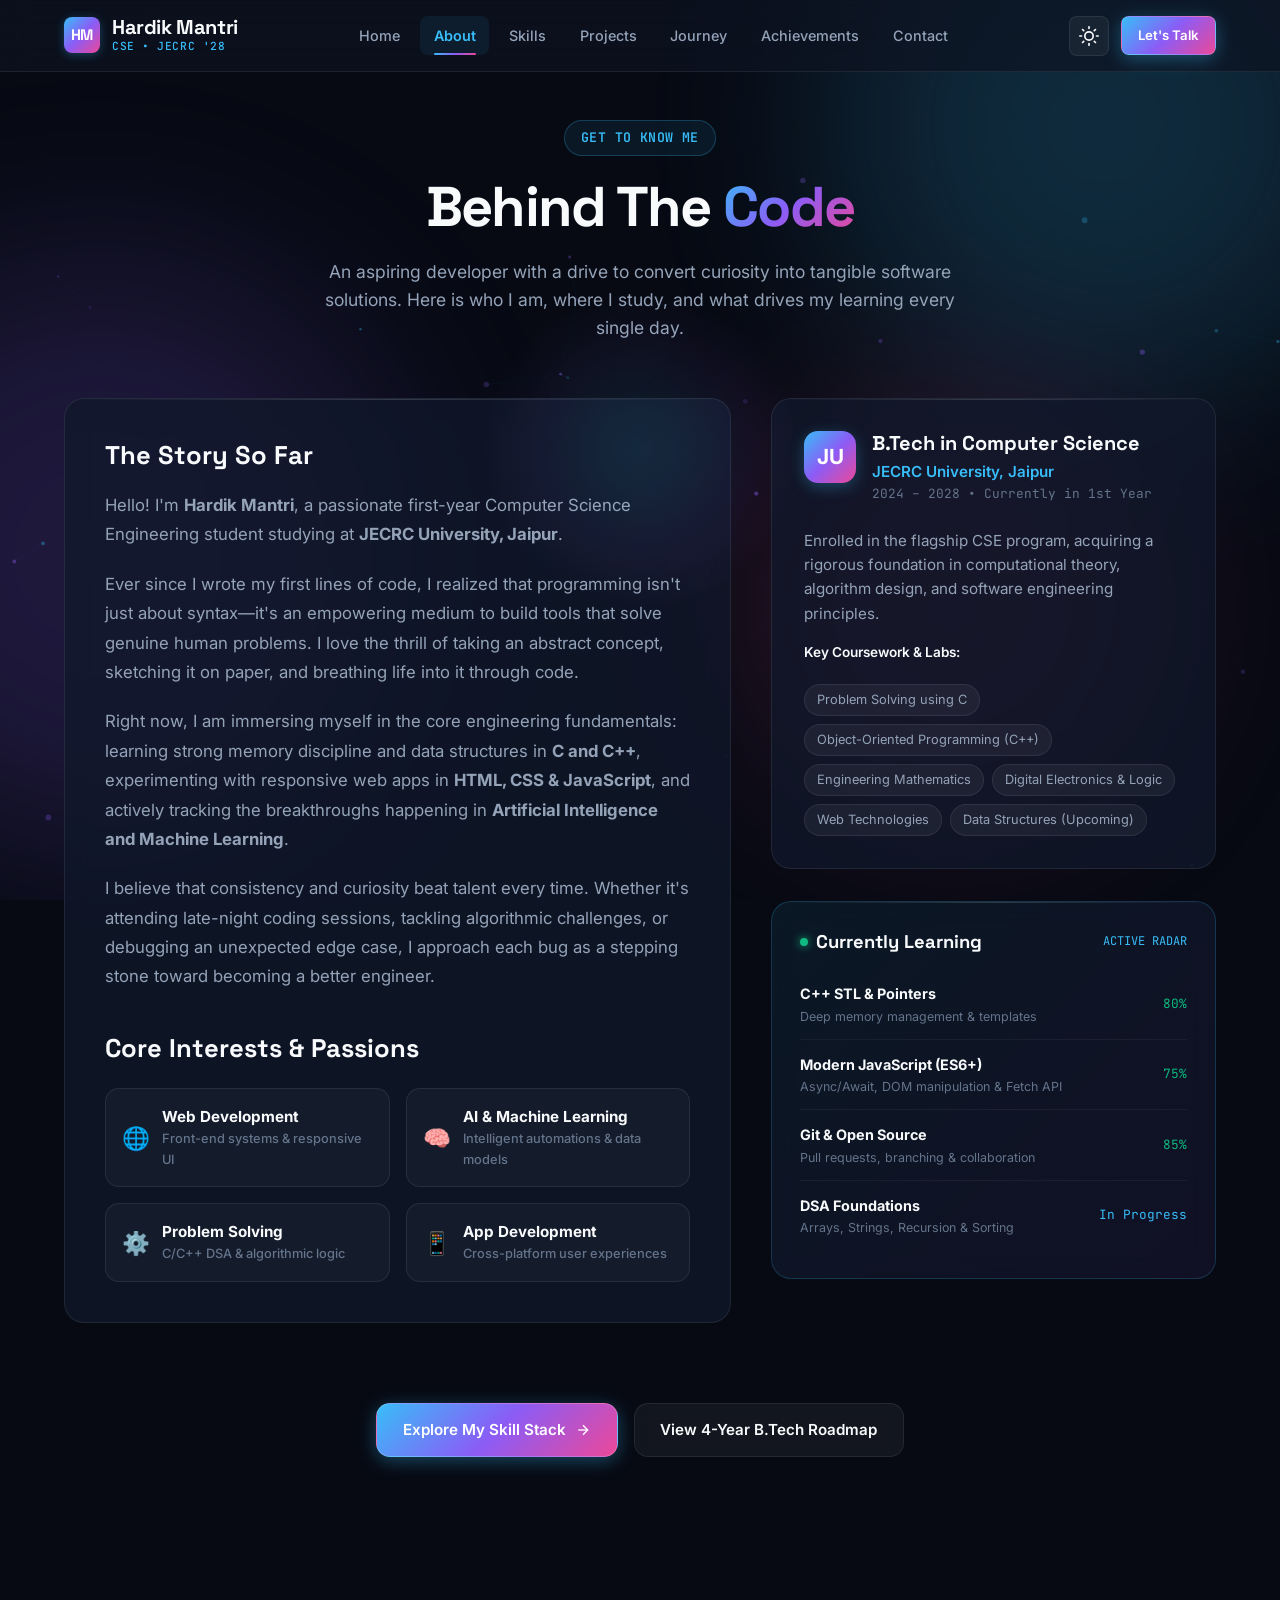
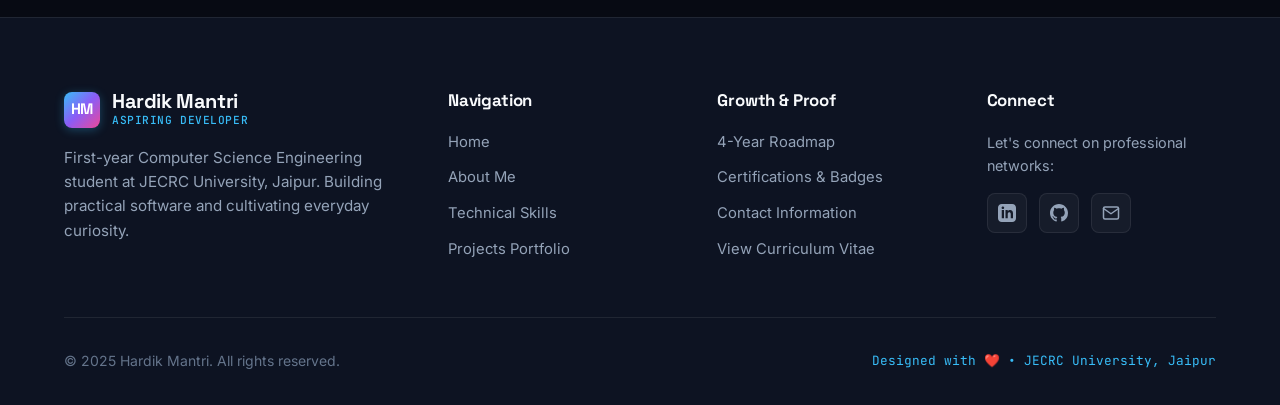
==== about.html @ d43c0977 "Initial commit" ====
<!DOCTYPE html>
<html lang="en" data-theme="dark">
<head>
  <meta charset="UTF-8">
  <meta name="viewport" content="width=device-width, initial-scale=1.0">
  <title>About Me | Hardik Mantri - B.Tech CSE Student</title>
  <meta name="title" content="About Me | Hardik Mantri - B.Tech CSE Student">
  <meta name="description" content="Discover Hardik Mantri's journey as a first-year Computer Science Engineering student at JECRC University, Jaipur. Background, education, and passions.">
  <meta name="author" content="Hardik Mantri">

  <!-- Open Graph -->
  <meta property="og:type" content="website">
  <meta property="og:url" content="https://hardikmantri.dev/about.html">
  <meta property="og:title" content="About Me | Hardik Mantri">
  <meta property="og:description" content="First-year CSE student at JECRC University, Jaipur. Curious learner and future tech builder.">

  <!-- Favicon -->
  <link rel="icon" type="image/svg+xml" href="assets/favicon.svg">

  <!-- Main Stylesheet -->
  <link rel="stylesheet" href="css/style.css">
</head>
<body>

  <!-- Scroll Progress Indicator -->
  <div class="scroll-progress-bar" aria-hidden="true"></div>
  <div class="cursor-glow" aria-hidden="true"></div>

  <!-- Ambient Blurred Glow Elements -->
  <div class="ambient-glow" aria-hidden="true">
    <div class="ambient-orb ambient-orb-1"></div>
    <div class="ambient-orb ambient-orb-2"></div>
    <div class="ambient-orb ambient-orb-3"></div>
  </div>

  <canvas id="bg-canvas" aria-hidden="true"></canvas>

  <!-- ========================================================================
       STICKY NAVBAR
       ======================================================================== -->
  <header class="navbar" id="navbar">
    <div class="container nav-container">
      <a href="index.html" class="nav-brand" aria-label="Hardik Mantri Home">
        <span class="brand-badge">HM</span>
        <div class="brand-text">
          <span class="brand-title">Hardik Mantri</span>
          <span class="brand-sub">CSE • JECRC '28</span>
        </div>
      </a>

      <nav class="nav-links" aria-label="Main Navigation">
        <a href="index.html" class="nav-link">Home</a>
        <a href="about.html" class="nav-link active">About</a>
        <a href="skills.html" class="nav-link">Skills</a>
        <a href="projects.html" class="nav-link">Projects</a>
        <a href="journey.html" class="nav-link">Journey</a>
        <a href="achievements.html" class="nav-link">Achievements</a>
        <a href="contact.html" class="nav-link">Contact</a>
      </nav>

      <div class="nav-actions">
        <button class="theme-toggle-btn" aria-label="Toggle light or dark theme" title="Toggle Theme"></button>
        <a href="contact.html" class="btn btn-primary btn-sm">
          <span>Let's Talk</span>
        </a>
        <button class="mobile-nav-toggle" aria-label="Toggle navigation menu">
          <span class="hamburger-line"></span>
          <span class="hamburger-line"></span>
          <span class="hamburger-line"></span>
        </button>
      </div>
    </div>
  </header>

  <!-- Mobile Menu Drawer -->
  <div class="mobile-nav-overlay" aria-hidden="true"></div>
  <div class="mobile-nav-menu" aria-label="Mobile Navigation">
    <a href="index.html" class="nav-link">Home</a>
    <a href="about.html" class="nav-link active">About</a>
    <a href="skills.html" class="nav-link">Skills</a>
    <a href="projects.html" class="nav-link">Projects</a>
    <a href="journey.html" class="nav-link">Journey</a>
    <a href="achievements.html" class="nav-link">Achievements</a>
    <a href="contact.html" class="nav-link">Contact</a>
    <div style="margin-top: 1rem; padding-top: 1rem; border-top: 1px solid var(--border-color);">
      <a href="assets/Hardik_Mantri_Resume.html" target="_blank" class="btn btn-outline" style="width: 100%;">
        📄 View Resume
      </a>
    </div>
  </div>

  <!-- ========================================================================
       PAGE HEADER
       ======================================================================== -->
  <main>
    <div class="page-header">
      <div class="container">
        <div class="page-badge reveal-on-scroll">Get To Know Me</div>
        <h1 class="page-title reveal-on-scroll reveal-delay-1">
          Behind The <span class="gradient-text">Code</span>
        </h1>
        <p class="page-description reveal-on-scroll reveal-delay-2">
          An aspiring developer with a drive to convert curiosity into tangible software solutions. Here is who I am, where I study, and what drives my learning every single day.
        </p>
      </div>
    </div>

    <!-- ========================================================================
         MAIN ABOUT GRID
         ======================================================================== -->
    <section class="section-padding" style="padding-top: 0;">
      <div class="container about-grid">
        <!-- Story Column -->
        <div class="glass-card about-story-card reveal-on-scroll">
          <h3>The Story So Far</h3>
          <p>
            Hello! I'm <strong>Hardik Mantri</strong>, a passionate first-year Computer Science Engineering student studying at <strong>JECRC University, Jaipur</strong>.
          </p>
          <p>
            Ever since I wrote my first lines of code, I realized that programming isn't just about syntax—it's an empowering medium to build tools that solve genuine human problems. I love the thrill of taking an abstract concept, sketching it on paper, and breathing life into it through code.
          </p>
          <p>
            Right now, I am immersing myself in the core engineering fundamentals: learning strong memory discipline and data structures in <strong>C and C++</strong>, experimenting with responsive web apps in <strong>HTML, CSS &amp; JavaScript</strong>, and actively tracking the breakthroughs happening in <strong>Artificial Intelligence and Machine Learning</strong>.
          </p>
          <p>
            I believe that consistency and curiosity beat talent every time. Whether it's attending late-night coding sessions, tackling algorithmic challenges, or debugging an unexpected edge case, I approach each bug as a stepping stone toward becoming a better engineer.
          </p>

          <h3 style="margin-top: 2.5rem; margin-bottom: 1.25rem;">Core Interests &amp; Passions</h3>
          <div class="interests-grid">
            <div class="interest-pill">
              <span class="interest-icon">🌐</span>
              <div>
                <strong>Web Development</strong>
                <div style="font-size: 0.8rem; color: var(--text-muted);">Front-end systems &amp; responsive UI</div>
              </div>
            </div>

            <div class="interest-pill">
              <span class="interest-icon">🧠</span>
              <div>
                <strong>AI &amp; Machine Learning</strong>
                <div style="font-size: 0.8rem; color: var(--text-muted);">Intelligent automations &amp; data models</div>
              </div>
            </div>

            <div class="interest-pill">
              <span class="interest-icon">⚙️</span>
              <div>
                <strong>Problem Solving</strong>
                <div style="font-size: 0.8rem; color: var(--text-muted);">C/C++ DSA &amp; algorithmic logic</div>
              </div>
            </div>

            <div class="interest-pill">
              <span class="interest-icon">📱</span>
              <div>
                <strong>App Development</strong>
                <div style="font-size: 0.8rem; color: var(--text-muted);">Cross-platform user experiences</div>
              </div>
            </div>
          </div>
        </div>

        <!-- Sidebar / Education Card & Live Radar -->
        <div class="about-sidebar">
          <!-- Education Card -->
          <div class="glass-card education-card reveal-on-scroll reveal-delay-1">
            <div class="education-header">
              <div class="education-logo-badge">JU</div>
              <div>
                <h3 class="education-title">B.Tech in Computer Science</h3>
                <div class="education-place">JECRC University, Jaipur</div>
                <div class="education-date">2024 – 2028 • Currently in 1st Year</div>
              </div>
            </div>

            <p style="color: var(--text-secondary); font-size: 0.95rem; margin-bottom: 0.75rem;">
              Enrolled in the flagship CSE program, acquiring a rigorous foundation in computational theory, algorithm design, and software engineering principles.
            </p>

            <div style="font-size: 0.85rem; font-weight: 600; color: var(--text-primary); margin-top: 1rem;">
              Key Coursework &amp; Labs:
            </div>
            <div class="coursework-tags">
              <span class="tag">Problem Solving using C</span>
              <span class="tag">Object-Oriented Programming (C++)</span>
              <span class="tag">Engineering Mathematics</span>
              <span class="tag">Digital Electronics &amp; Logic</span>
              <span class="tag">Web Technologies</span>
              <span class="tag">Data Structures (Upcoming)</span>
            </div>
          </div>

          <!-- Live Now Learning Radar Card -->
          <div class="glass-card now-learning-box reveal-on-scroll reveal-delay-2">
            <div style="display: flex; align-items: center; justify-content: space-between; margin-bottom: 1rem;">
              <h4 style="font-size: 1.15rem; display: flex; align-items: center; gap: 0.5rem;">
                <span class="status-dot"></span>
                <span>Currently Learning</span>
              </h4>
              <span style="font-family: var(--font-mono); font-size: 0.75rem; color: var(--accent-cyan);">ACTIVE RADAR</span>
            </div>

            <div class="learning-item">
              <div>
                <strong style="font-size: 0.9rem;">C++ STL &amp; Pointers</strong>
                <div style="font-size: 0.78rem; color: var(--text-muted);">Deep memory management &amp; templates</div>
              </div>
              <span style="font-family: var(--font-mono); font-size: 0.8rem; color: var(--accent-emerald);">80%</span>
            </div>

            <div class="learning-item">
              <div>
                <strong style="font-size: 0.9rem;">Modern JavaScript (ES6+)</strong>
                <div style="font-size: 0.78rem; color: var(--text-muted);">Async/Await, DOM manipulation &amp; Fetch API</div>
              </div>
              <span style="font-family: var(--font-mono); font-size: 0.8rem; color: var(--accent-emerald);">75%</span>
            </div>

            <div class="learning-item">
              <div>
                <strong style="font-size: 0.9rem;">Git &amp; Open Source</strong>
                <div style="font-size: 0.78rem; color: var(--text-muted);">Pull requests, branching &amp; collaboration</div>
              </div>
              <span style="font-family: var(--font-mono); font-size: 0.8rem; color: var(--accent-emerald);">85%</span>
            </div>

            <div class="learning-item">
              <div>
                <strong style="font-size: 0.9rem;">DSA Foundations</strong>
                <div style="font-size: 0.78rem; color: var(--text-muted);">Arrays, Strings, Recursion &amp; Sorting</div>
              </div>
              <span style="font-family: var(--font-mono); font-size: 0.8rem; color: var(--accent-cyan);">In Progress</span>
            </div>
          </div>
        </div>
      </div>
    </section>

    <!-- Quick Navigation Callout -->
    <section class="section-padding" style="padding-top: 0;">
      <div class="container" style="text-align: center;">
        <div style="display: flex; gap: 1rem; justify-content: center; flex-wrap: wrap;">
          <a href="skills.html" class="btn btn-primary">
            <span>Explore My Skill Stack</span>
            <svg viewBox="0 0 24 24" fill="none" stroke="currentColor" stroke-width="2" style="width:16px;height:16px;">
              <line x1="5" y1="12" x2="19" y2="12"></line>
              <polyline points="12 5 19 12 12 19"></polyline>
            </svg>
          </a>
          <a href="journey.html" class="btn btn-secondary">
            <span>View 4-Year B.Tech Roadmap</span>
          </a>
        </div>
      </div>
    </section>
  </main>

  <!-- ========================================================================
       SHARED FOOTER
       ======================================================================== -->
  <footer class="footer">
    <div class="container">
      <div class="footer-grid">
        <div>
          <a href="index.html" class="nav-brand" style="margin-bottom: 0.75rem;">
            <span class="brand-badge">HM</span>
            <div class="brand-text">
              <span class="brand-title">Hardik Mantri</span>
              <span class="brand-sub">Aspiring Developer</span>
            </div>
          </a>
          <p class="footer-brand-desc">
            First-year Computer Science Engineering student at JECRC University, Jaipur. Building practical software and cultivating everyday curiosity.
          </p>
        </div>

        <div>
          <h4 class="footer-heading">Navigation</h4>
          <div class="footer-links">
            <a href="index.html" class="footer-link">Home</a>
            <a href="about.html" class="footer-link">About Me</a>
            <a href="skills.html" class="footer-link">Technical Skills</a>
            <a href="projects.html" class="footer-link">Projects Portfolio</a>
          </div>
        </div>

        <div>
          <h4 class="footer-heading">Growth &amp; Proof</h4>
          <div class="footer-links">
            <a href="journey.html" class="footer-link">4-Year Roadmap</a>
            <a href="achievements.html" class="footer-link">Certifications &amp; Badges</a>
            <a href="contact.html" class="footer-link">Contact Information</a>
            <a href="assets/Hardik_Mantri_Resume.html" target="_blank" class="footer-link">View Curriculum Vitae</a>
          </div>
        </div>

        <div>
          <h4 class="footer-heading">Connect</h4>
          <p style="color: var(--text-secondary); font-size: 0.9rem; margin-bottom: 1rem;">
            Let's connect on professional networks:
          </p>
          <div class="social-icons-row">
            <a href="https://linkedin.com" target="_blank" rel="noopener noreferrer" class="social-icon-btn" aria-label="LinkedIn" title="LinkedIn">
              <svg viewBox="0 0 24 24" fill="currentColor">
                <path d="M19 0h-14c-2.761 0-5 2.239-5 5v14c0 2.761 2.239 5 5 5h14c2.762 0 5-2.239 5-5v-14c0-2.761-2.238-5-5-5zm-11 19h-3v-11h3v11zm-1.5-12.268c-.966 0-1.75-.79-1.75-1.764s.784-1.764 1.75-1.764 1.75.79 1.75 1.764-.783 1.764-1.75 1.764zm13.5 12.268h-3v-5.604c0-3.368-4-3.113-4 0v5.604h-3v-11h3v1.765c1.396-2.586 7-2.777 7 2.476v6.759z"/>
              </svg>
            </a>
            <a href="https://github.com" target="_blank" rel="noopener noreferrer" class="social-icon-btn" aria-label="GitHub" title="GitHub">
              <svg viewBox="0 0 24 24" fill="currentColor">
                <path d="M12 0C5.37 0 0 5.37 0 12c0 5.31 3.435 9.795 8.205 11.385.6.105.825-.255.825-.57 0-.285-.015-1.23-.015-2.235-3.015.555-3.795-.735-4.035-1.41-.135-.345-.72-1.41-1.23-1.695-.42-.225-1.02-.78-.015-.795.945-.015 1.62.87 1.845 1.23 1.08 1.815 2.805 1.305 3.495.99.105-.78.42-1.305.765-1.605-2.67-.3-5.46-1.335-5.46-5.925 0-1.305.465-2.385 1.23-3.225-.12-.3-.54-1.53.12-3.18 0 0 1.005-.315 3.3 1.23.96-.27 1.98-.405 3-.405s2.04.135 3 .405c2.295-1.56 3.3-1.23 3.3-1.23.66 1.65.24 2.88.12 3.18.765.84 1.23 1.905 1.23 3.225 0 4.605-2.805 5.625-5.475 5.925.435.375.81 1.095.81 2.22 0 1.605-.015 2.895-.015 3.3 0 .315.225.69.825.57A12.02 12.02 0 0024 12c0-6.63-5.37-12-12-12z"/>
              </svg>
            </a>
            <a href="mailto:hardikmantri.dev@gmail.com" class="social-icon-btn" aria-label="Email" title="Email">
              <svg viewBox="0 0 24 24" fill="none" stroke="currentColor" stroke-width="2" stroke-linecap="round" stroke-linejoin="round">
                <path d="M4 4h16c1.1 0 2 .9 2 2v12c0 1.1-.9 2-2 2H4c-1.1 0-2-.9-2-2V6c0-1.1.9-2 2-2z"></path>
                <polyline points="22,6 12,13 2,6"></polyline>
              </svg>
            </a>
          </div>
        </div>
      </div>

      <div class="footer-bottom">
        <div>© 2025 Hardik Mantri. All rights reserved.</div>
        <div style="font-family: var(--font-mono); font-size: 0.8rem; color: var(--accent-cyan);">
          Designed with ❤️ • JECRC University, Jaipur
        </div>
      </div>
    </div>
  </footer>

  <button class="back-to-top" aria-label="Scroll back to top" title="Back to top">
    <svg viewBox="0 0 24 24" fill="none" stroke="currentColor" stroke-width="2.5" stroke-linecap="round" stroke-linejoin="round" style="width:20px;height:20px;">
      <polyline points="18 15 12 9 6 15"></polyline>
    </svg>
  </button>

  <script src="js/main.js"></script>
</body>
</html>
---- css/style.css ----
/* ==========================================================================
   HARDIK MANTRI - PORTFOLIO DESIGN SYSTEM & STYLESHEET
   Modern, Dark-First, Glassmorphic Design System
   ========================================================================== */

/* --- Google Fonts Import --- */
@import url('https://fonts.googleapis.com/css2?family=Inter:wght@300;400;500;600;700&family=JetBrains+Mono:wght@400;500;700&family=Space+Grotesk:wght@400;500;600;700&display=swap');

/* --- Design Tokens & CSS Variables --- */
:root {
  /* Color Palette - Dark Theme (Default) */
  --bg-primary: #070a13;
  --bg-secondary: #0d1322;
  --bg-tertiary: #141d33;
  --bg-card: rgba(16, 24, 43, 0.75);
  --bg-card-hover: rgba(22, 34, 60, 0.85);
  --bg-glass: rgba(13, 19, 34, 0.7);
  
  --border-color: rgba(255, 255, 255, 0.08);
  --border-color-hover: rgba(56, 189, 248, 0.35);
  --border-glow: rgba(56, 189, 248, 0.2);

  --text-primary: #f8fafc;
  --text-secondary: #94a3b8;
  --text-muted: #64748b;
  --text-accent: #38bdf8;

  /* Accent Colors */
  --accent-cyan: #38bdf8;
  --accent-blue: #2563eb;
  --accent-purple: #8b5cf6;
  --accent-violet: #a855f7;
  --accent-pink: #ec4899;
  --accent-emerald: #10b981;
  --accent-amber: #f59e0b;

  /* Gradients */
  --gradient-primary: linear-gradient(135deg, #38bdf8 0%, #8b5cf6 50%, #ec4899 100%);
  --gradient-secondary: linear-gradient(135deg, #0284c7 0%, #6366f1 100%);
  --gradient-subtle: linear-gradient(180deg, rgba(56, 189, 248, 0.12) 0%, rgba(139, 92, 246, 0.03) 100%);
  --gradient-card: linear-gradient(145deg, rgba(255, 255, 255, 0.04) 0%, rgba(255, 255, 255, 0.01) 100%);

  /* Typography */
  --font-heading: 'Space Grotesk', -apple-system, BlinkMacSystemFont, sans-serif;
  --font-body: 'Inter', -apple-system, BlinkMacSystemFont, sans-serif;
  --font-mono: 'JetBrains Mono', monospace;

  /* Shadows */
  --shadow-sm: 0 2px 8px rgba(0, 0, 0, 0.2);
  --shadow-md: 0 8px 24px rgba(0, 0, 0, 0.35);
  --shadow-lg: 0 16px 40px rgba(0, 0, 0, 0.45);
  --shadow-glow: 0 0 25px rgba(56, 189, 248, 0.25);
  --shadow-glow-purple: 0 0 30px rgba(139, 92, 246, 0.25);

  /* Layout & Spacing */
  --nav-height: 72px;
  --container-max: 1200px;
  --radius-sm: 8px;
  --radius-md: 14px;
  --radius-lg: 20px;
  --radius-full: 9999px;

  /* Transitions */
  --transition-fast: 0.15s ease;
  --transition-normal: 0.3s cubic-bezier(0.16, 1, 0.3, 1);
  --transition-slow: 0.5s cubic-bezier(0.16, 1, 0.3, 1);
}

/* --- Light Theme Variables --- */
[data-theme="light"] {
  --bg-primary: #f8fafc;
  --bg-secondary: #f1f5f9;
  --bg-tertiary: #e2e8f0;
  --bg-card: rgba(255, 255, 255, 0.85);
  --bg-card-hover: rgba(255, 255, 255, 0.95);
  --bg-glass: rgba(248, 250, 252, 0.85);

  --border-color: rgba(0, 0, 0, 0.08);
  --border-color-hover: rgba(37, 99, 235, 0.4);
  --border-glow: rgba(37, 99, 235, 0.15);

  --text-primary: #0f172a;
  --text-secondary: #475569;
  --text-muted: #64748b;
  --text-accent: #2563eb;

  --shadow-sm: 0 2px 8px rgba(0, 0, 0, 0.04);
  --shadow-md: 0 10px 25px rgba(0, 0, 0, 0.08);
  --shadow-lg: 0 20px 40px rgba(0, 0, 0, 0.12);
  --shadow-glow: 0 0 25px rgba(37, 99, 235, 0.15);
  --shadow-glow-purple: 0 0 25px rgba(124, 58, 237, 0.15);
}

/* --- Base & Reset --- */
*, *::before, *::after {
  box-sizing: border-box;
  margin: 0;
  padding: 0;
}

html {
  scroll-behavior: smooth;
  font-size: 16px;
  color-scheme: dark;
}

[data-theme="light"] html {
  color-scheme: light;
}

body {
  font-family: var(--font-body);
  background-color: var(--bg-primary);
  color: var(--text-primary);
  line-height: 1.6;
  min-height: 100vh;
  overflow-x: hidden;
  transition: background-color var(--transition-normal), color var(--transition-normal);
  position: relative;
}

a {
  color: inherit;
  text-decoration: none;
  transition: color var(--transition-fast);
}

button {
  font-family: inherit;
  cursor: pointer;
  border: none;
  background: none;
}

img, svg {
  display: block;
  max-width: 100%;
}

ul {
  list-style: none;
}

/* --- Ambient Background Glow --- */
.ambient-glow {
  position: fixed;
  top: 0;
  left: 0;
  width: 100vw;
  height: 100vh;
  pointer-events: none;
  z-index: 0;
  overflow: hidden;
}

.ambient-orb {
  position: absolute;
  border-radius: 50%;
  filter: blur(100px);
  opacity: 0.18;
  animation: floatOrb 18s ease-in-out infinite alternate;
}

[data-theme="light"] .ambient-orb {
  opacity: 0.12;
  filter: blur(80px);
}

.ambient-orb-1 {
  width: 550px;
  height: 550px;
  background: var(--accent-cyan);
  top: -150px;
  right: -100px;
}

.ambient-orb-2 {
  width: 600px;
  height: 600px;
  background: var(--accent-purple);
  bottom: 5%;
  left: -200px;
  animation-duration: 22s;
  animation-delay: -5s;
}

.ambient-orb-3 {
  width: 400px;
  height: 400px;
  background: var(--accent-pink);
  top: 45%;
  right: 10%;
  animation-duration: 15s;
  animation-delay: -2s;
}

@keyframes floatOrb {
  0% { transform: translate(0, 0) scale(1); }
  50% { transform: translate(40px, 30px) scale(1.08); }
  100% { transform: translate(-30px, 50px) scale(0.95); }
}

/* --- Canvas Particle Layer (Hero / Ambient) --- */
#bg-canvas {
  position: fixed;
  top: 0;
  left: 0;
  width: 100%;
  height: 100%;
  pointer-events: none;
  z-index: 1;
  opacity: 0.6;
}

/* --- Custom Cursor Glow --- */
.cursor-glow {
  position: fixed;
  width: 320px;
  height: 320px;
  background: radial-gradient(circle, rgba(56, 189, 248, 0.12) 0%, rgba(139, 92, 246, 0.05) 50%, transparent 70%);
  border-radius: 50%;
  pointer-events: none;
  transform: translate(-50%, -50%);
  z-index: 9999;
  transition: opacity 0.3s ease, transform 0.1s ease-out;
  mix-blend-mode: screen;
}

@media (pointer: coarse), (max-width: 768px) {
  .cursor-glow {
    display: none !important;
  }
}

/* --- Scroll Progress Bar --- */
.scroll-progress-bar {
  position: fixed;
  top: 0;
  left: 0;
  height: 3px;
  width: 0%;
  background: var(--gradient-primary);
  z-index: 1001;
  transition: width 0.05s linear;
}

/* --- Container Utility --- */
.container {
  width: 100%;
  max-width: var(--container-max);
  margin-left: auto;
  margin-right: auto;
  padding-left: 1.5rem;
  padding-right: 1.5rem;
  position: relative;
  z-index: 2;
}

/* --- Sticky Glassmorphic Navbar --- */
.navbar {
  position: fixed;
  top: 0;
  left: 0;
  width: 100%;
  height: var(--nav-height);
  background: var(--bg-glass);
  backdrop-filter: blur(16px);
  -webkit-backdrop-filter: blur(16px);
  border-bottom: 1px solid var(--border-color);
  z-index: 1000;
  transition: all var(--transition-normal);
}

.navbar.scrolled {
  box-shadow: var(--shadow-md);
  border-bottom-color: rgba(56, 189, 248, 0.2);
}

.nav-container {
  display: flex;
  align-items: center;
  justify-content: space-between;
  height: 100%;
}

.nav-brand {
  display: flex;
  align-items: center;
  gap: 0.75rem;
  font-family: var(--font-heading);
  font-weight: 700;
  font-size: 1.25rem;
  letter-spacing: -0.02em;
  color: var(--text-primary);
}

.brand-badge {
  display: inline-flex;
  align-items: center;
  justify-content: center;
  width: 36px;
  height: 36px;
  background: var(--gradient-primary);
  border-radius: var(--radius-sm);
  color: #fff;
  font-weight: 800;
  font-size: 0.95rem;
  box-shadow: 0 2px 10px rgba(56, 189, 248, 0.3);
}

.brand-text {
  display: flex;
  flex-direction: column;
}

.brand-title {
  line-height: 1.1;
  font-weight: 700;
}

.brand-sub {
  font-size: 0.7rem;
  font-family: var(--font-mono);
  color: var(--accent-cyan);
  font-weight: 500;
  letter-spacing: 0.05em;
  text-transform: uppercase;
}

.nav-links {
  display: flex;
  align-items: center;
  gap: 0.4rem;
}

.nav-link {
  position: relative;
  padding: 0.5rem 0.85rem;
  font-size: 0.9rem;
  font-weight: 500;
  color: var(--text-secondary);
  border-radius: var(--radius-sm);
  transition: all var(--transition-fast);
}

.nav-link:hover {
  color: var(--text-primary);
  background: rgba(255, 255, 255, 0.05);
}

.nav-link.active {
  color: var(--accent-cyan);
  font-weight: 600;
  background: rgba(56, 189, 248, 0.08);
}

.nav-link.active::after {
  content: '';
  position: absolute;
  bottom: 0;
  left: 20%;
  right: 20%;
  height: 2px;
  background: var(--gradient-primary);
  border-radius: var(--radius-full);
}

.nav-actions {
  display: flex;
  align-items: center;
  gap: 0.75rem;
}

/* Theme Toggle Button */
.theme-toggle-btn {
  display: inline-flex;
  align-items: center;
  justify-content: center;
  width: 40px;
  height: 40px;
  border-radius: var(--radius-sm);
  background: rgba(255, 255, 255, 0.05);
  border: 1px solid var(--border-color);
  color: var(--text-primary);
  transition: all var(--transition-normal);
}

.theme-toggle-btn:hover {
  background: rgba(56, 189, 248, 0.12);
  border-color: var(--accent-cyan);
  color: var(--accent-cyan);
  transform: rotate(15deg);
}

.theme-toggle-btn svg {
  width: 20px;
  height: 20px;
  stroke: currentColor;
}

/* Mobile Nav Toggle */
.mobile-nav-toggle {
  display: none;
  flex-direction: column;
  justify-content: center;
  align-items: center;
  width: 42px;
  height: 42px;
  border-radius: var(--radius-sm);
  background: rgba(255, 255, 255, 0.05);
  border: 1px solid var(--border-color);
  gap: 5px;
  padding: 0;
  z-index: 1002;
}

.hamburger-line {
  width: 22px;
  height: 2px;
  background-color: var(--text-primary);
  border-radius: 2px;
  transition: all var(--transition-normal);
}

.mobile-nav-toggle.open .hamburger-line:nth-child(1) {
  transform: translateY(7px) rotate(45deg);
}

.mobile-nav-toggle.open .hamburger-line:nth-child(2) {
  opacity: 0;
}

.mobile-nav-toggle.open .hamburger-line:nth-child(3) {
  transform: translateY(-7px) rotate(-45deg);
}

/* Mobile Drawer Overlay */
.mobile-nav-overlay {
  display: none;
  position: fixed;
  inset: 0;
  background: rgba(0, 0, 0, 0.6);
  backdrop-filter: blur(8px);
  z-index: 998;
  opacity: 0;
  transition: opacity var(--transition-normal);
}

.mobile-nav-overlay.active {
  display: block;
  opacity: 1;
}

.mobile-nav-menu {
  display: none;
  position: fixed;
  top: var(--nav-height);
  right: -100%;
  width: min(320px, 85vw);
  height: calc(100vh - var(--nav-height));
  background: var(--bg-secondary);
  border-left: 1px solid var(--border-color);
  padding: 2rem 1.5rem;
  flex-direction: column;
  gap: 1rem;
  z-index: 999;
  transition: right var(--transition-normal);
  overflow-y: auto;
}

.mobile-nav-menu.active {
  right: 0;
}

.mobile-nav-menu .nav-link {
  font-size: 1.05rem;
  padding: 0.85rem 1rem;
  border-radius: var(--radius-md);
  border: 1px solid transparent;
}

.mobile-nav-menu .nav-link:hover,
.mobile-nav-menu .nav-link.active {
  background: rgba(56, 189, 248, 0.1);
  border-color: rgba(56, 189, 248, 0.2);
}

/* --- Typography & Global Components --- */
h1, h2, h3, h4, h5, h6 {
  font-family: var(--font-heading);
  color: var(--text-primary);
  line-height: 1.25;
  font-weight: 700;
}

.gradient-text {
  background: var(--gradient-primary);
  -webkit-background-clip: text;
  -webkit-text-fill-color: transparent;
  display: inline-block;
}

.section-padding {
  padding: 5rem 0;
}

.page-header {
  padding: 7.5rem 0 3.5rem;
  text-align: center;
  position: relative;
}

.page-badge {
  display: inline-flex;
  align-items: center;
  gap: 0.5rem;
  padding: 0.4rem 1rem;
  border-radius: var(--radius-full);
  background: rgba(56, 189, 248, 0.08);
  border: 1px solid rgba(56, 189, 248, 0.25);
  color: var(--accent-cyan);
  font-size: 0.825rem;
  font-weight: 600;
  font-family: var(--font-mono);
  margin-bottom: 1rem;
  letter-spacing: 0.03em;
  text-transform: uppercase;
}

.page-title {
  font-size: clamp(2.2rem, 5vw, 3.5rem);
  letter-spacing: -0.03em;
  margin-bottom: 1rem;
}

.page-description {
  max-width: 680px;
  margin: 0 auto;
  color: var(--text-secondary);
  font-size: 1.1rem;
}

/* --- Buttons --- */
.btn {
  display: inline-flex;
  align-items: center;
  justify-content: center;
  gap: 0.6rem;
  padding: 0.85rem 1.6rem;
  font-size: 0.95rem;
  font-weight: 600;
  border-radius: var(--radius-md);
  transition: all var(--transition-normal);
  text-decoration: none;
  cursor: pointer;
}

.btn svg {
  width: 18px;
  height: 18px;
  transition: transform var(--transition-fast);
}

.btn:hover svg {
  transform: translateX(3px);
}

.btn-primary {
  background: var(--gradient-primary);
  color: #ffffff;
  box-shadow: 0 4px 18px rgba(56, 189, 248, 0.35);
  border: 1px solid rgba(255, 255, 255, 0.2);
}

.btn-primary:hover {
  box-shadow: 0 6px 28px rgba(56, 189, 248, 0.55);
  transform: translateY(-2px);
}

.btn-secondary {
  background: rgba(255, 255, 255, 0.05);
  color: var(--text-primary);
  border: 1px solid var(--border-color);
  backdrop-filter: blur(8px);
}

.btn-secondary:hover {
  background: rgba(255, 255, 255, 0.1);
  border-color: var(--accent-cyan);
  color: var(--accent-cyan);
  transform: translateY(-2px);
  box-shadow: var(--shadow-sm);
}

.btn-outline {
  border: 1px solid rgba(56, 189, 248, 0.4);
  color: var(--accent-cyan);
  background: rgba(56, 189, 248, 0.05);
}

.btn-outline:hover {
  background: var(--accent-cyan);
  color: #070a13;
  transform: translateY(-2px);
  box-shadow: var(--shadow-glow);
}

.btn-sm {
  padding: 0.5rem 1rem;
  font-size: 0.825rem;
  border-radius: var(--radius-sm);
}

/* --- Glassmorphic Card Style --- */
.glass-card {
  background: var(--bg-card);
  backdrop-filter: blur(14px);
  -webkit-backdrop-filter: blur(14px);
  border: 1px solid var(--border-color);
  border-radius: var(--radius-lg);
  padding: 2rem;
  transition: all var(--transition-normal);
  position: relative;
  overflow: hidden;
}

.glass-card::before {
  content: '';
  position: absolute;
  top: 0;
  left: 0;
  right: 0;
  height: 1px;
  background: linear-gradient(90deg, transparent, rgba(255, 255, 255, 0.15), transparent);
}

.glass-card:hover {
  background: var(--bg-card-hover);
  border-color: var(--border-color-hover);
  transform: translateY(-4px);
  box-shadow: var(--shadow-md), var(--shadow-glow);
}

/* --- Scroll Reveal Animations --- */
.reveal-on-scroll {
  opacity: 0;
  transform: translateY(28px);
  transition: opacity 0.8s cubic-bezier(0.16, 1, 0.3, 1), transform 0.8s cubic-bezier(0.16, 1, 0.3, 1);
  will-change: opacity, transform;
}

.reveal-on-scroll.revealed {
  opacity: 1;
  transform: translateY(0);
}

.reveal-delay-1 { transition-delay: 0.1s; }
.reveal-delay-2 { transition-delay: 0.2s; }
.reveal-delay-3 { transition-delay: 0.3s; }
.reveal-delay-4 { transition-delay: 0.4s; }

/* ==========================================================================
   HOMEPAGE (HERO SECTION & HIGHLIGHTS)
   ========================================================================== */
.hero-section {
  min-height: 100vh;
  display: flex;
  align-items: center;
  position: relative;
  padding: calc(var(--nav-height) + 3rem) 0 4rem;
}

.hero-grid {
  display: grid;
  grid-template-columns: 1.2fr 0.8fr;
  align-items: center;
  gap: 3.5rem;
}

.status-pill {
  display: inline-flex;
  align-items: center;
  gap: 0.6rem;
  padding: 0.4rem 1.1rem;
  border-radius: var(--radius-full);
  background: rgba(16, 185, 129, 0.1);
  border: 1px solid rgba(16, 185, 129, 0.25);
  color: var(--accent-emerald);
  font-size: 0.85rem;
  font-weight: 600;
  margin-bottom: 1.5rem;
}

.status-dot {
  width: 8px;
  height: 8px;
  border-radius: 50%;
  background-color: var(--accent-emerald);
  box-shadow: 0 0 10px var(--accent-emerald);
  animation: pulseDot 2s infinite;
}

@keyframes pulseDot {
  0%, 100% { opacity: 1; transform: scale(1); }
  50% { opacity: 0.4; transform: scale(0.85); }
}

.hero-title {
  font-size: clamp(2.8rem, 6vw, 4.4rem);
  font-weight: 700;
  letter-spacing: -0.03em;
  line-height: 1.1;
  margin-bottom: 1.25rem;
}

.hero-typewriter {
  font-family: var(--font-heading);
  font-size: clamp(1.4rem, 3vw, 2.1rem);
  font-weight: 600;
  color: var(--text-secondary);
  margin-bottom: 1.25rem;
  display: flex;
  align-items: center;
  gap: 0.5rem;
  flex-wrap: wrap;
}

.typewriter-text {
  color: var(--accent-cyan);
  border-bottom: 2px solid var(--accent-purple);
  padding-bottom: 2px;
}

.typewriter-cursor {
  display: inline-block;
  width: 3px;
  height: 1.3em;
  background-color: var(--accent-cyan);
  margin-left: 2px;
  animation: blinkCursor 0.8s infinite;
}

@keyframes blinkCursor {
  0%, 100% { opacity: 1; }
  50% { opacity: 0; }
}

.hero-bio {
  font-size: 1.15rem;
  color: var(--text-secondary);
  line-height: 1.7;
  margin-bottom: 2rem;
  max-width: 580px;
}

.hero-actions {
  display: flex;
  align-items: center;
  gap: 1rem;
  flex-wrap: wrap;
  margin-bottom: 2.5rem;
}

/* Quick Stats Bar in Hero */
.hero-stats-row {
  display: grid;
  grid-template-columns: repeat(3, 1fr);
  gap: 1.25rem;
  padding-top: 1.5rem;
  border-top: 1px solid var(--border-color);
}

.stat-item {
  display: flex;
  flex-direction: column;
}

.stat-number {
  font-family: var(--font-heading);
  font-size: 1.6rem;
  font-weight: 700;
  color: var(--text-primary);
  letter-spacing: -0.02em;
}

.stat-label {
  font-size: 0.8rem;
  color: var(--text-muted);
  text-transform: uppercase;
  letter-spacing: 0.05em;
  font-weight: 600;
}

/* Hero Visual & Code Card Showcase */
.hero-visual-card {
  position: relative;
}

.code-mockup-window {
  background: var(--bg-secondary);
  border: 1px solid var(--border-color);
  border-radius: var(--radius-lg);
  overflow: hidden;
  box-shadow: var(--shadow-lg), var(--shadow-glow-purple);
  transition: all var(--transition-normal);
}

.code-mockup-window:hover {
  border-color: rgba(139, 92, 246, 0.4);
  transform: translateY(-4px);
}

.window-header {
  display: flex;
  align-items: center;
  justify-content: space-between;
  padding: 0.85rem 1.25rem;
  background: rgba(0, 0, 0, 0.25);
  border-bottom: 1px solid var(--border-color);
}

.window-dots {
  display: flex;
  gap: 7px;
}

.dot {
  width: 11px;
  height: 11px;
  border-radius: 50%;
}

.dot-red { background: #ef4444; }
.dot-yellow { background: #f59e0b; }
.dot-green { background: #10b981; }

.window-title {
  font-family: var(--font-mono);
  font-size: 0.8rem;
  color: var(--text-muted);
}

.code-mockup-body {
  padding: 1.5rem;
  font-family: var(--font-mono);
  font-size: 0.875rem;
  line-height: 1.7;
  overflow-x: auto;
}

.code-comment { color: #64748b; }
.code-keyword { color: #ec4899; }
.code-string { color: #38bdf8; }
.code-var { color: #f8fafc; }
.code-prop { color: #c084fc; }
.code-func { color: #34d399; }

/* Floating Tech Badges */
.floating-badge {
  position: absolute;
  padding: 0.6rem 1.1rem;
  border-radius: var(--radius-md);
  background: var(--bg-card);
  backdrop-filter: blur(12px);
  border: 1px solid var(--border-color);
  box-shadow: var(--shadow-md);
  display: flex;
  align-items: center;
  gap: 0.5rem;
  font-size: 0.825rem;
  font-weight: 600;
  animation: floatBadge 6s ease-in-out infinite alternate;
}

.badge-top {
  top: -20px;
  right: -15px;
  animation-delay: -1s;
}

.badge-bottom {
  bottom: -20px;
  left: -15px;
  animation-delay: -3.5s;
}

@keyframes floatBadge {
  0% { transform: translateY(0); }
  100% { transform: translateY(-12px); }
}

/* ==========================================================================
   ABOUT PAGE
   ========================================================================== */
.about-grid {
  display: grid;
  grid-template-columns: 1.2fr 0.8fr;
  gap: 2.5rem;
  align-items: start;
}

.about-story-card {
  padding: 2.5rem;
}

.about-story-card h3 {
  font-size: 1.6rem;
  margin-bottom: 1.25rem;
}

.about-story-card p {
  color: var(--text-secondary);
  font-size: 1.05rem;
  line-height: 1.75;
  margin-bottom: 1.25rem;
}

.interests-grid {
  display: grid;
  grid-template-columns: repeat(auto-fit, minmax(220px, 1fr));
  gap: 1rem;
  margin-top: 1.5rem;
}

.interest-pill {
  display: flex;
  align-items: center;
  gap: 0.75rem;
  padding: 1rem;
  background: rgba(255, 255, 255, 0.03);
  border: 1px solid var(--border-color);
  border-radius: var(--radius-md);
  font-size: 0.95rem;
  font-weight: 500;
  transition: all var(--transition-fast);
}

.interest-pill:hover {
  background: rgba(56, 189, 248, 0.08);
  border-color: var(--accent-cyan);
  transform: translateY(-2px);
}

.interest-icon {
  font-size: 1.4rem;
}

/* Timeline Education Block */
.education-card {
  padding: 2rem;
}

.education-header {
  display: flex;
  align-items: flex-start;
  gap: 1rem;
  margin-bottom: 1.5rem;
}

.education-logo-badge {
  width: 52px;
  height: 52px;
  border-radius: var(--radius-md);
  background: var(--gradient-primary);
  display: flex;
  align-items: center;
  justify-content: center;
  color: white;
  font-weight: 700;
  font-size: 1.3rem;
  box-shadow: 0 4px 15px rgba(56, 189, 248, 0.3);
  flex-shrink: 0;
}

.education-title {
  font-size: 1.25rem;
  margin-bottom: 0.25rem;
}

.education-place {
  color: var(--accent-cyan);
  font-size: 0.95rem;
  font-weight: 600;
}

.education-date {
  font-family: var(--font-mono);
  font-size: 0.8rem;
  color: var(--text-muted);
}

.coursework-tags {
  display: flex;
  flex-wrap: wrap;
  gap: 0.5rem;
  margin-top: 1.25rem;
}

.tag {
  display: inline-block;
  padding: 0.3rem 0.75rem;
  border-radius: var(--radius-full);
  background: rgba(255, 255, 255, 0.05);
  border: 1px solid var(--border-color);
  font-size: 0.8rem;
  color: var(--text-secondary);
}

/* Radar / Now Learning Widget */
.now-learning-box {
  margin-top: 2rem;
  padding: 1.75rem;
  background: linear-gradient(135deg, rgba(56, 189, 248, 0.08) 0%, rgba(139, 92, 246, 0.08) 100%);
  border: 1px solid rgba(56, 189, 248, 0.2);
  border-radius: var(--radius-lg);
}

.learning-item {
  display: flex;
  align-items: center;
  justify-content: space-between;
  padding: 0.75rem 0;
  border-bottom: 1px solid rgba(255, 255, 255, 0.05);
}

.learning-item:last-child {
  border-bottom: none;
}

/* ==========================================================================
   SKILLS PAGE
   ========================================================================== */
.skills-section-grid {
  display: grid;
  grid-template-columns: repeat(auto-fit, minmax(320px, 1fr));
  gap: 2rem;
}

.skill-group-card {
  padding: 2.25rem;
}

.group-header {
  display: flex;
  align-items: center;
  gap: 0.85rem;
  margin-bottom: 1.75rem;
  padding-bottom: 1rem;
  border-bottom: 1px solid var(--border-color);
}

.group-icon {
  width: 44px;
  height: 44px;
  border-radius: var(--radius-md);
  background: rgba(56, 189, 248, 0.12);
  display: flex;
  align-items: center;
  justify-content: center;
  color: var(--accent-cyan);
}

.group-icon svg {
  width: 22px;
  height: 22px;
}

.group-title {
  font-size: 1.35rem;
}

.skill-list {
  display: flex;
  flex-direction: column;
  gap: 1.25rem;
}

.skill-item-info {
  display: flex;
  justify-content: space-between;
  margin-bottom: 0.4rem;
  font-size: 0.925rem;
  font-weight: 500;
}

.skill-progress-track {
  width: 100%;
  height: 8px;
  background: rgba(255, 255, 255, 0.08);
  border-radius: var(--radius-full);
  overflow: hidden;
  position: relative;
}

.skill-progress-fill {
  height: 100%;
  border-radius: var(--radius-full);
  background: var(--gradient-primary);
  position: relative;
  transition: width 1.2s cubic-bezier(0.16, 1, 0.3, 1);
}

.skill-badge-grid {
  display: flex;
  flex-wrap: wrap;
  gap: 0.75rem;
}

.skill-pill {
  display: inline-flex;
  align-items: center;
  gap: 0.5rem;
  padding: 0.55rem 1rem;
  background: rgba(255, 255, 255, 0.04);
  border: 1px solid var(--border-color);
  border-radius: var(--radius-md);
  font-size: 0.875rem;
  font-weight: 500;
  transition: all var(--transition-fast);
}

.skill-pill:hover {
  background: rgba(56, 189, 248, 0.1);
  border-color: var(--accent-cyan);
  color: var(--accent-cyan);
  transform: translateY(-2px);
}

/* ==========================================================================
   PROJECTS PAGE
   ========================================================================== */
.projects-filter-bar {
  display: flex;
  align-items: center;
  justify-content: center;
  gap: 0.75rem;
  margin-bottom: 3rem;
  flex-wrap: wrap;
}

.filter-btn {
  padding: 0.6rem 1.4rem;
  border-radius: var(--radius-full);
  background: rgba(255, 255, 255, 0.04);
  border: 1px solid var(--border-color);
  color: var(--text-secondary);
  font-size: 0.9rem;
  font-weight: 600;
  transition: all var(--transition-fast);
  cursor: pointer;
}

.filter-btn:hover {
  color: var(--text-primary);
  background: rgba(255, 255, 255, 0.08);
}

.filter-btn.active {
  background: var(--gradient-primary);
  color: #fff;
  border-color: transparent;
  box-shadow: 0 4px 15px rgba(56, 189, 248, 0.35);
}

.projects-grid {
  display: grid;
  grid-template-columns: repeat(auto-fill, minmax(360px, 1fr));
  gap: 2.25rem;
}

.project-card {
  display: flex;
  flex-direction: column;
  padding: 0;
  overflow: hidden;
}

.project-image-box {
  width: 100%;
  height: 220px;
  position: relative;
  background: var(--bg-tertiary);
  overflow: hidden;
}

.project-preview-svg {
  width: 100%;
  height: 100%;
  object-fit: cover;
  transition: transform 0.5s ease;
}

.project-card:hover .project-preview-svg {
  transform: scale(1.05);
}

.project-badge-overlay {
  position: absolute;
  top: 1rem;
  right: 1rem;
  background: rgba(7, 10, 19, 0.85);
  backdrop-filter: blur(8px);
  padding: 0.3rem 0.8rem;
  border-radius: var(--radius-full);
  font-size: 0.75rem;
  font-family: var(--font-mono);
  font-weight: 600;
  color: var(--accent-cyan);
  border: 1px solid rgba(56, 189, 248, 0.25);
}

.project-content {
  padding: 1.75rem;
  display: flex;
  flex-direction: column;
  flex-grow: 1;
}

.project-title {
  font-size: 1.35rem;
  margin-bottom: 0.6rem;
  display: flex;
  align-items: center;
  justify-content: space-between;
}

.project-desc {
  color: var(--text-secondary);
  font-size: 0.95rem;
  line-height: 1.6;
  margin-bottom: 1.25rem;
  flex-grow: 1;
}

.project-tags {
  display: flex;
  flex-wrap: wrap;
  gap: 0.45rem;
  margin-bottom: 1.5rem;
}

.project-tag {
  font-size: 0.75rem;
  padding: 0.25rem 0.65rem;
  border-radius: var(--radius-sm);
  background: rgba(56, 189, 248, 0.08);
  color: var(--accent-cyan);
  font-family: var(--font-mono);
}

.project-actions {
  display: flex;
  align-items: center;
  gap: 0.75rem;
  padding-top: 1rem;
  border-top: 1px solid var(--border-color);
}

/* ==========================================================================
   JOURNEY & ROADMAP PAGE
   ========================================================================== */
.roadmap-container {
  max-width: 860px;
  margin: 0 auto;
  position: relative;
  padding: 2rem 0;
}

/* Vertical Central Timeline Track */
.roadmap-track {
  position: absolute;
  top: 0;
  bottom: 0;
  left: 32px;
  width: 3px;
  background: linear-gradient(180deg, var(--accent-cyan) 0%, var(--accent-purple) 60%, rgba(255,255,255,0.1) 100%);
  border-radius: 2px;
}

@media (min-width: 768px) {
  .roadmap-track {
    left: 50%;
    transform: translateX(-50%);
  }
}

.timeline-milestone {
  position: relative;
  margin-bottom: 3.5rem;
  display: flex;
  flex-direction: column;
}

@media (min-width: 768px) {
  .timeline-milestone {
    flex-direction: row;
    align-items: center;
  }

  .timeline-milestone:nth-child(even) {
    flex-direction: row-reverse;
  }
}

.milestone-node {
  position: absolute;
  left: 32px;
  transform: translateX(-50%);
  width: 48px;
  height: 48px;
  border-radius: 50%;
  background: var(--bg-secondary);
  border: 3px solid var(--accent-cyan);
  display: flex;
  align-items: center;
  justify-content: center;
  color: var(--accent-cyan);
  font-weight: 700;
  font-size: 1rem;
  z-index: 3;
  box-shadow: 0 0 20px rgba(56, 189, 248, 0.4);
}

.timeline-milestone.active .milestone-node {
  border-color: var(--accent-emerald);
  color: var(--accent-emerald);
  box-shadow: 0 0 25px rgba(16, 185, 129, 0.5);
  animation: pulseDot 2s infinite;
}

@media (min-width: 768px) {
  .milestone-node {
    left: 50%;
  }
}

.milestone-card {
  margin-left: 70px;
  width: calc(100% - 70px);
}

@media (min-width: 768px) {
  .milestone-card {
    margin-left: 0;
    width: calc(50% - 45px);
  }

  .timeline-milestone:nth-child(odd) .milestone-card {
    margin-right: auto;
  }

  .timeline-milestone:nth-child(even) .milestone-card {
    margin-left: auto;
  }
}

.milestone-status {
  display: inline-flex;
  align-items: center;
  gap: 0.4rem;
  font-size: 0.78rem;
  font-weight: 700;
  text-transform: uppercase;
  font-family: var(--font-mono);
  margin-bottom: 0.75rem;
  padding: 0.25rem 0.75rem;
  border-radius: var(--radius-full);
}

.status-active-badge {
  background: rgba(16, 185, 129, 0.15);
  color: var(--accent-emerald);
  border: 1px solid rgba(16, 185, 129, 0.3);
}

.status-next-badge {
  background: rgba(56, 189, 248, 0.15);
  color: var(--accent-cyan);
  border: 1px solid rgba(56, 189, 248, 0.3);
}

.status-future-badge {
  background: rgba(139, 92, 246, 0.15);
  color: var(--accent-purple);
  border: 1px solid rgba(139, 92, 246, 0.3);
}

.milestone-year {
  font-size: 1.45rem;
  margin-bottom: 0.35rem;
}

.milestone-focus {
  color: var(--accent-cyan);
  font-weight: 600;
  font-size: 1rem;
  margin-bottom: 0.75rem;
}

.milestone-checklist {
  margin-top: 1rem;
  display: flex;
  flex-direction: column;
  gap: 0.5rem;
}

.checklist-item {
  display: flex;
  align-items: flex-start;
  gap: 0.6rem;
  font-size: 0.9rem;
  color: var(--text-secondary);
}

.checklist-item svg {
  width: 16px;
  height: 16px;
  color: var(--accent-cyan);
  flex-shrink: 0;
  margin-top: 3px;
}

/* ==========================================================================
   ACHIEVEMENTS & CERTIFICATES PAGE
   ========================================================================== */
.achievements-grid {
  display: grid;
  grid-template-columns: repeat(auto-fill, minmax(340px, 1fr));
  gap: 2rem;
}

.achievement-card {
  display: flex;
  flex-direction: column;
  padding: 2rem;
}

.achievement-icon-box {
  width: 54px;
  height: 54px;
  border-radius: var(--radius-md);
  background: linear-gradient(135deg, rgba(56, 189, 248, 0.15) 0%, rgba(139, 92, 246, 0.15) 100%);
  border: 1px solid rgba(56, 189, 248, 0.3);
  display: flex;
  align-items: center;
  justify-content: center;
  color: var(--accent-cyan);
  margin-bottom: 1.25rem;
}

.achievement-icon-box svg {
  width: 26px;
  height: 26px;
}

.achievement-title {
  font-size: 1.25rem;
  margin-bottom: 0.4rem;
}

.achievement-issuer {
  color: var(--accent-cyan);
  font-size: 0.9rem;
  font-weight: 600;
  margin-bottom: 0.75rem;
}

.achievement-desc {
  color: var(--text-secondary);
  font-size: 0.925rem;
  line-height: 1.6;
  margin-bottom: 1.5rem;
  flex-grow: 1;
}

.achievement-meta {
  display: flex;
  align-items: center;
  justify-content: space-between;
  padding-top: 1rem;
  border-top: 1px solid var(--border-color);
  font-size: 0.825rem;
  font-family: var(--font-mono);
  color: var(--text-muted);
}

/* ==========================================================================
   CONTACT PAGE
   ========================================================================== */
.contact-layout {
  display: grid;
  grid-template-columns: 0.9fr 1.1fr;
  gap: 3rem;
  align-items: start;
}

.contact-info-panel {
  display: flex;
  flex-direction: column;
  gap: 1.5rem;
}

.contact-card {
  display: flex;
  align-items: center;
  gap: 1.25rem;
  padding: 1.25rem 1.5rem;
  background: var(--bg-card);
  border: 1px solid var(--border-color);
  border-radius: var(--radius-md);
  transition: all var(--transition-normal);
}

.contact-card:hover {
  border-color: var(--accent-cyan);
  background: var(--bg-card-hover);
  transform: translateX(6px);
}

.contact-card-icon {
  width: 48px;
  height: 48px;
  border-radius: var(--radius-sm);
  background: rgba(56, 189, 248, 0.1);
  display: flex;
  align-items: center;
  justify-content: center;
  color: var(--accent-cyan);
  flex-shrink: 0;
}

.contact-card-icon svg {
  width: 22px;
  height: 22px;
}

.contact-card-label {
  font-size: 0.8rem;
  color: var(--text-muted);
  text-transform: uppercase;
  font-family: var(--font-mono);
  letter-spacing: 0.05em;
}

.contact-card-val {
  font-weight: 600;
  font-size: 1rem;
  color: var(--text-primary);
}

/* Contact Form */
.contact-form-card {
  padding: 2.75rem;
}

.form-group {
  margin-bottom: 1.5rem;
}

.form-label {
  display: block;
  font-size: 0.875rem;
  font-weight: 600;
  margin-bottom: 0.5rem;
  color: var(--text-primary);
}

.form-control {
  width: 100%;
  padding: 0.95rem 1.25rem;
  background: rgba(255, 255, 255, 0.03);
  border: 1px solid var(--border-color);
  border-radius: var(--radius-md);
  color: var(--text-primary);
  font-family: inherit;
  font-size: 0.95rem;
  transition: all var(--transition-fast);
}

.form-control:focus {
  outline: none;
  border-color: var(--accent-cyan);
  background: rgba(56, 189, 248, 0.03);
  box-shadow: 0 0 0 3px rgba(56, 189, 248, 0.15);
}

textarea.form-control {
  min-height: 140px;
  resize: vertical;
}

/* Toast Notification */
.toast-notice {
  position: fixed;
  bottom: 2rem;
  right: 2rem;
  background: var(--bg-secondary);
  border: 1px solid var(--accent-emerald);
  padding: 1rem 1.5rem;
  border-radius: var(--radius-md);
  box-shadow: var(--shadow-lg);
  color: var(--text-primary);
  display: flex;
  align-items: center;
  gap: 0.75rem;
  z-index: 9999;
  transform: translateY(100px);
  opacity: 0;
  transition: all var(--transition-normal);
}

.toast-notice.show {
  transform: translateY(0);
  opacity: 1;
}

/* ==========================================================================
   SHARED FOOTER & BACK TO TOP
   ========================================================================== */
.footer {
  background: var(--bg-secondary);
  border-top: 1px solid var(--border-color);
  padding: 4.5rem 0 2rem;
  position: relative;
  z-index: 2;
  margin-top: 5rem;
}

.footer-grid {
  display: grid;
  grid-template-columns: 1.5fr 1fr 1fr 1fr;
  gap: 2.5rem;
  margin-bottom: 3.5rem;
}

.footer-brand-desc {
  color: var(--text-secondary);
  font-size: 0.95rem;
  margin-top: 1rem;
  line-height: 1.6;
  max-width: 320px;
}

.footer-heading {
  font-size: 1.05rem;
  font-weight: 700;
  margin-bottom: 1.25rem;
  letter-spacing: -0.01em;
}

.footer-links {
  display: flex;
  flex-direction: column;
  gap: 0.75rem;
}

.footer-link {
  color: var(--text-secondary);
  font-size: 0.925rem;
  transition: color var(--transition-fast);
}

.footer-link:hover {
  color: var(--accent-cyan);
  padding-left: 4px;
}

.social-icons-row {
  display: flex;
  align-items: center;
  gap: 0.75rem;
}

.social-icon-btn {
  width: 40px;
  height: 40px;
  border-radius: var(--radius-sm);
  background: rgba(255, 255, 255, 0.04);
  border: 1px solid var(--border-color);
  display: flex;
  align-items: center;
  justify-content: center;
  color: var(--text-secondary);
  transition: all var(--transition-fast);
}

.social-icon-btn:hover {
  color: var(--accent-cyan);
  border-color: var(--accent-cyan);
  background: rgba(56, 189, 248, 0.1);
  transform: translateY(-3px);
}

.social-icon-btn svg {
  width: 18px;
  height: 18px;
}

.footer-bottom {
  display: flex;
  align-items: center;
  justify-content: space-between;
  padding-top: 2rem;
  border-top: 1px solid var(--border-color);
  font-size: 0.875rem;
  color: var(--text-muted);
  flex-wrap: wrap;
  gap: 1rem;
}

/* Back to Top Floating Button */
.back-to-top {
  position: fixed;
  bottom: 2rem;
  right: 2rem;
  width: 48px;
  height: 48px;
  border-radius: 50%;
  background: var(--bg-secondary);
  border: 1px solid var(--border-color);
  color: var(--text-primary);
  display: flex;
  align-items: center;
  justify-content: center;
  box-shadow: var(--shadow-md);
  z-index: 990;
  opacity: 0;
  visibility: hidden;
  transform: translateY(20px);
  transition: all var(--transition-normal);
  cursor: pointer;
}

.back-to-top.visible {
  opacity: 1;
  visibility: visible;
  transform: translateY(0);
}

.back-to-top:hover {
  background: var(--gradient-primary);
  color: #fff;
  border-color: transparent;
  box-shadow: 0 0 20px rgba(56, 189, 248, 0.5);
  transform: translateY(-4px);
}

/* ==========================================================================
   RESPONSIVE MEDIA QUERIES
   ========================================================================== */
@media (max-width: 1024px) {
  .hero-grid,
  .about-grid,
  .contact-layout {
    grid-template-columns: 1fr;
    gap: 3rem;
  }

  .footer-grid {
    grid-template-columns: 1fr 1fr;
  }
}

@media (max-width: 768px) {
  .nav-links, .nav-actions .btn-sm {
    display: none;
  }

  .mobile-nav-toggle {
    display: flex;
  }

  .section-padding {
    padding: 3.5rem 0;
  }

  .page-header {
    padding: 6rem 0 2.5rem;
  }

  .hero-stats-row {
    grid-template-columns: 1fr;
    gap: 1rem;
  }

  .projects-grid,
  .skills-section-grid,
  .achievements-grid {
    grid-template-columns: 1fr;
  }

  .footer-grid {
    grid-template-columns: 1fr;
    gap: 2rem;
  }

  .footer-bottom {
    flex-direction: column;
    text-align: center;
  }
}
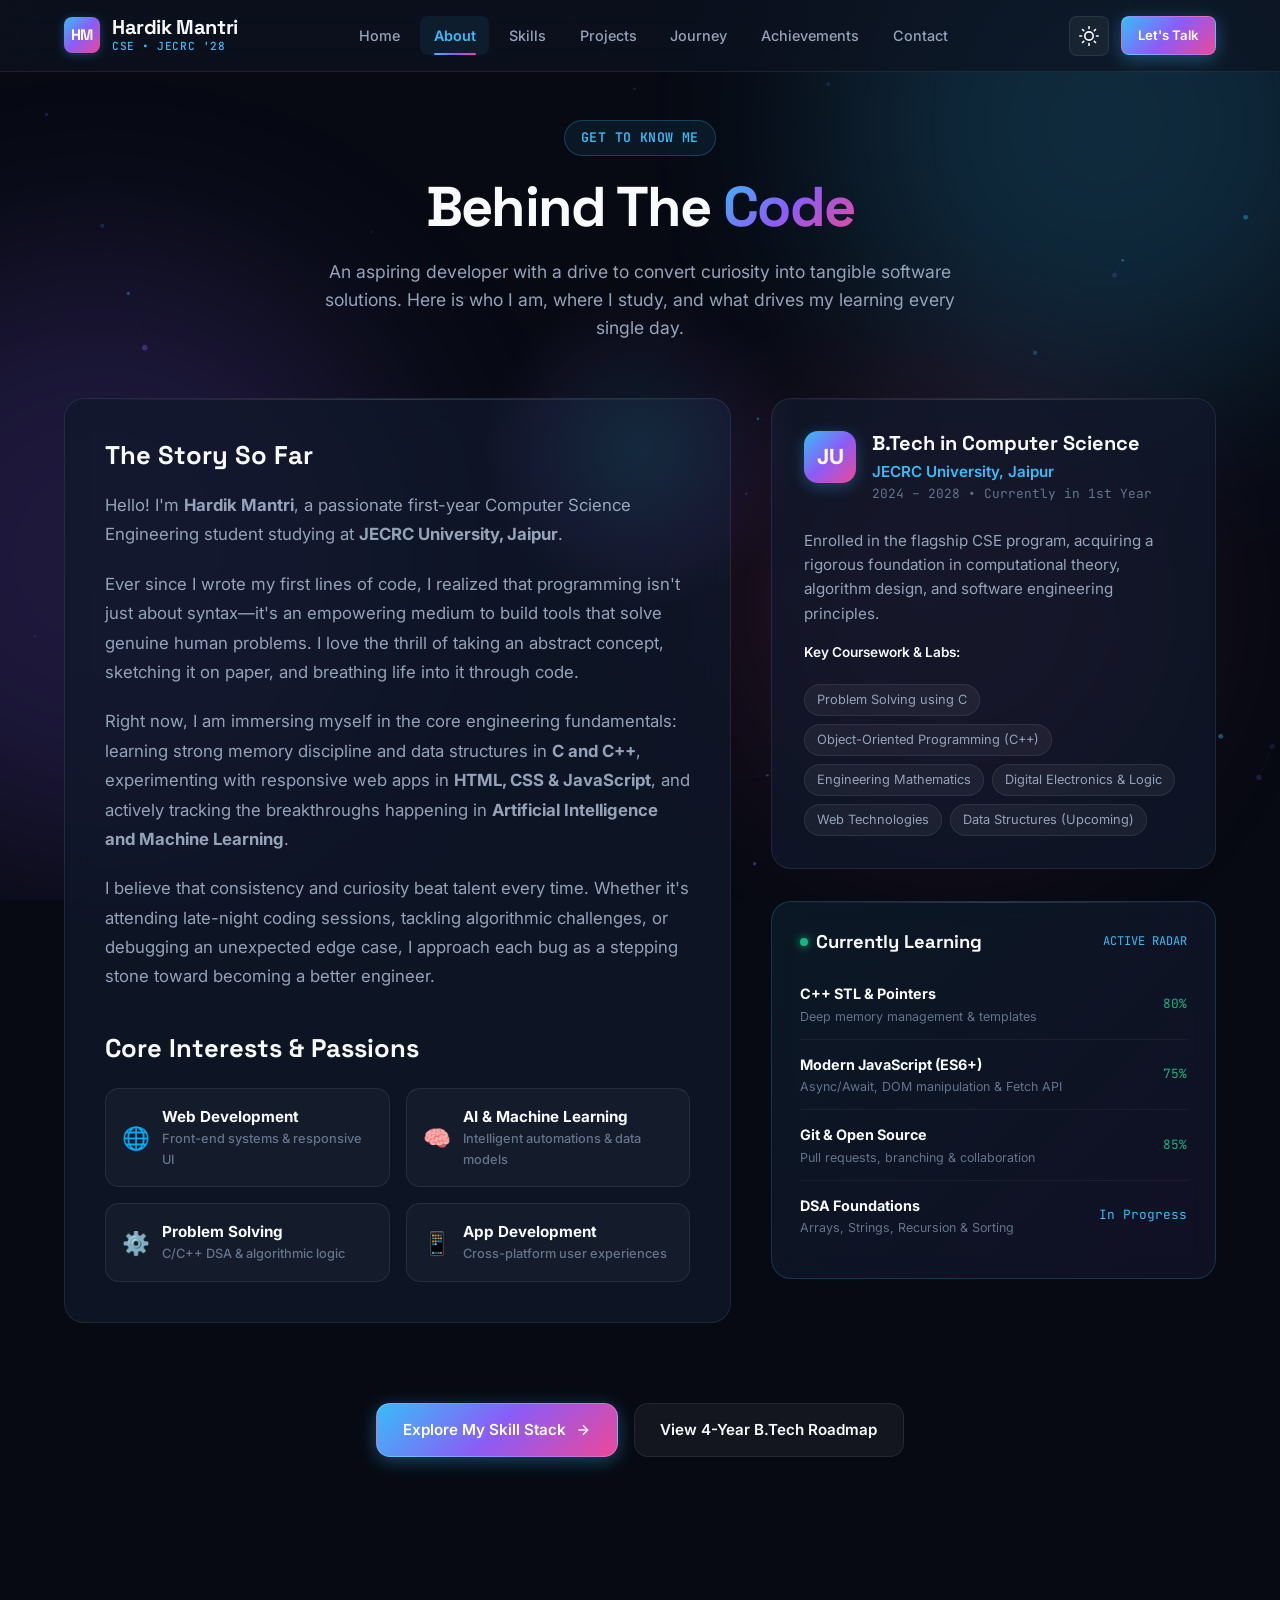
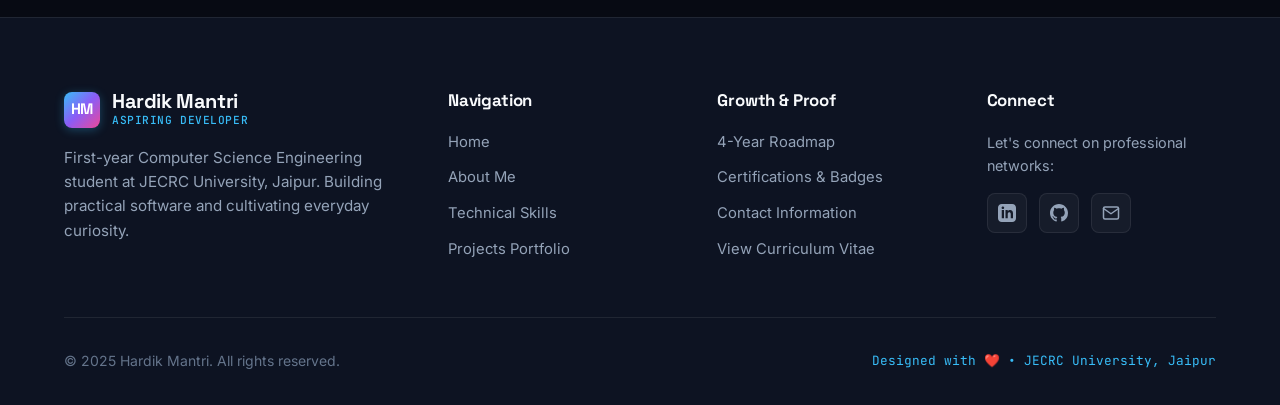
==== commit 062faedd: "Add Botpress AI chatbot to portfolio" ====
--- a/about.html
+++ b/about.html
@@ -337,6 +337,11 @@
     </svg>
   </button>
 
+  <!-- Core JavaScript -->
   <script src="js/main.js"></script>
+
+  <!-- Botpress Chatbot -->
+  <script src="https://cdn.botpress.cloud/webchat/v5.0/inject.js"></script>
+  <script src="https://files.bpcontent.cloud/2026/10/13/17/20261013171355-VX7WZBBA.js" defer></script>
 </body>
 </html>
--- a/css/style.css
+++ b/css/style.css
@@ -1711,7 +1711,7 @@
 /* Back to Top Floating Button */
 .back-to-top {
   position: fixed;
-  bottom: 2rem;
+  bottom: 5.5rem;
   right: 2rem;
   width: 48px;
   height: 48px;
